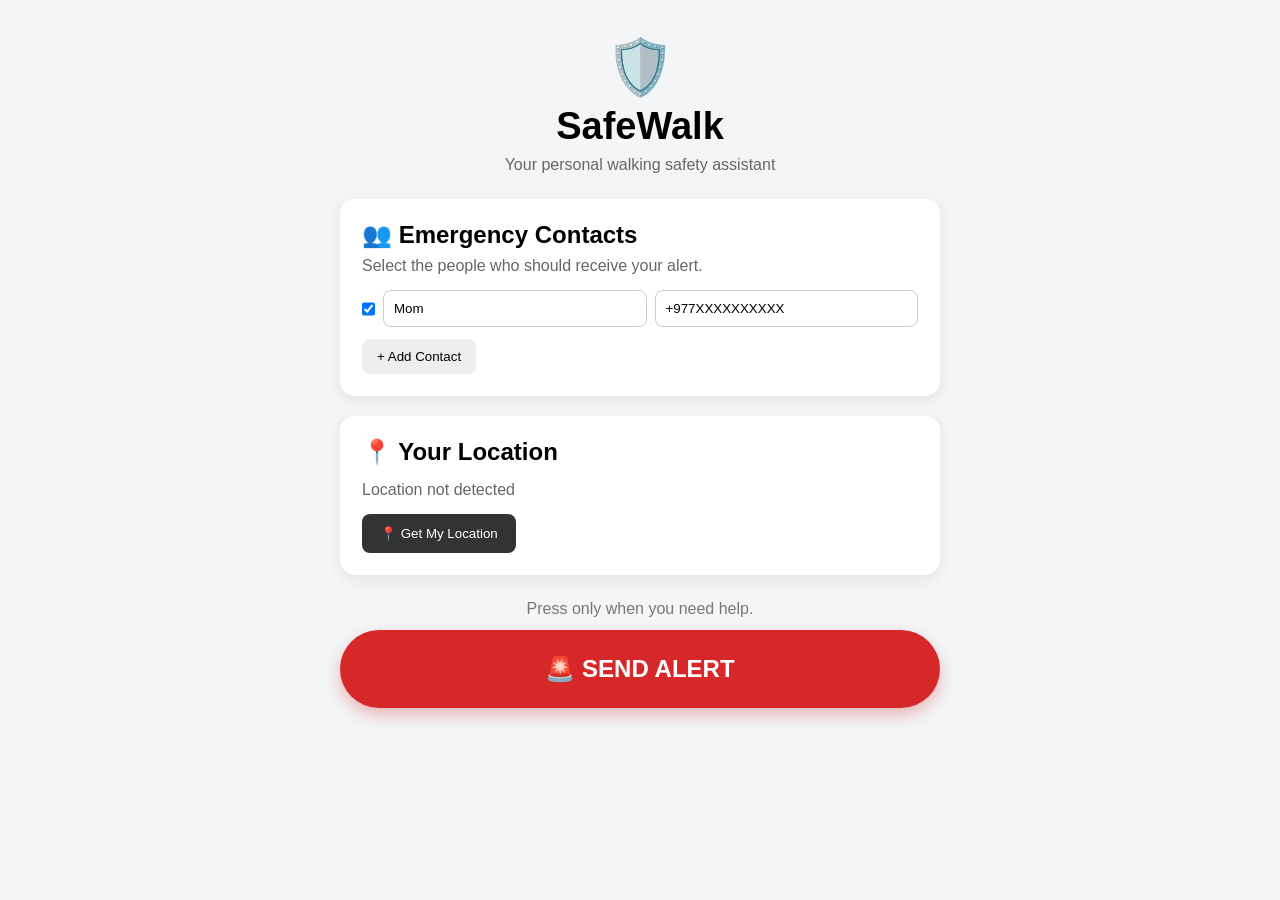
==== index.html @ e2638f9b "initial commit" ====
<!DOCTYPE html>
<html lang="en">

<head>
    <meta charset="UTF-8">
    <meta name="viewport" content="width=device-width, initial-scale=1.0">

    <title>SafeWalk</title>

    <link rel="stylesheet" href="style.css">
</head>

<body>

    <div class="container">

        <div class="logo">
            🛡️
        </div>

        <h1>SafeWalk</h1>

        <p class="subtitle">
            Your personal walking safety assistant
        </p>


        <!-- Emergency Contacts -->

        <div class="card">

            <h2>👥 Emergency Contacts</h2>

            <p class="small-text">
                Select the people who should receive your alert.
            </p>

            <div id="contacts">

                <div class="contact">
                    <input type="checkbox" checked>
                    <input
                        type="text"
                        class="contact-name"
                        value="Mom"
                        placeholder="Name"
                    >
                    <input
                        type="tel"
                        class="contact-number"
                        value="+977XXXXXXXXXX"
                        placeholder="Phone number"
                    >
                </div>

            </div>

            <button class="add-btn" onclick="addContact()">
                + Add Contact
            </button>

        </div>


        <!-- Location -->

        <div class="card">

            <h2>📍 Your Location</h2>

            <p id="locationStatus">
                Location not detected
            </p>

            <button class="location-btn" onclick="getLocation()">
                📍 Get My Location
            </button>

        </div>


        <!-- Alert -->

        <div class="alert-section">

            <p class="warning">
                Press only when you need help.
            </p>

            <button
                id="alertButton"
                class="alert-btn"
                onclick="startAlert()"
            >
                🚨 SEND ALERT
            </button>

        </div>


        <!-- Countdown -->

        <div id="countdownBox" class="countdown-box hidden">

            <h2>Alert will be sent in</h2>

            <div id="countdown">
                5
            </div>

            <button
                class="cancel-btn"
                onclick="cancelAlert()"
            >
                CANCEL
            </button>

        </div>


        <!-- Status -->

        <div id="status" class="status">
        </div>

    </div>


    <script src="script.js"></script>

</body>

</html>
---- style.css ----
* {
    box-sizing: border-box;
    margin: 0;
    padding: 0;
    font-family: Arial, sans-serif;
}

body {
    background: #f3f5f7;
    min-height: 100vh;
    padding: 25px;
}

.container {
    max-width: 600px;
    margin: auto;
}


/* Header */

.logo {
    font-size: 55px;
    text-align: center;
    margin-top: 10px;
}

h1 {
    text-align: center;
    font-size: 38px;
    margin-top: 5px;
}

.subtitle {
    text-align: center;
    color: #666;
    margin: 8px 0 25px;
}


/* Cards */

.card {
    background: white;
    padding: 22px;
    border-radius: 15px;
    margin-bottom: 20px;
    box-shadow: 0 4px 15px rgba(0,0,0,0.08);
}

.card h2 {
    margin-bottom: 8px;
}

.small-text {
    color: #666;
    margin-bottom: 15px;
}


/* Contacts */

.contact {
    display: flex;
    gap: 8px;
    margin-bottom: 12px;
    align-items: center;
}

.contact input[type="checkbox"] {
    width: 20px;
    height: 20px;
}

.contact-name,
.contact-number {
    padding: 10px;
    border: 1px solid #ccc;
    border-radius: 8px;
    width: 100%;
}

.add-btn {
    border: none;
    background: #eee;
    padding: 10px 15px;
    border-radius: 8px;
    cursor: pointer;
}


/* Location */

#locationStatus {
    margin: 15px 0;
    color: #666;
}

.location-btn {
    padding: 12px 18px;
    border: none;
    border-radius: 8px;
    background: #333;
    color: white;
    cursor: pointer;
}


/* Alert */

.alert-section {
    text-align: center;
    margin-top: 25px;
}

.warning {
    color: #777;
    margin-bottom: 12px;
}

.alert-btn {
    width: 100%;
    padding: 25px;
    border: none;
    border-radius: 50px;
    background: #d62828;
    color: white;
    font-size: 24px;
    font-weight: bold;
    cursor: pointer;
    box-shadow: 0 7px 15px rgba(214,40,40,0.3);
}

.alert-btn:hover {
    background: #b71c1c;
}


/* Countdown */

.countdown-box {
    background: white;
    text-align: center;
    padding: 25px;
    margin-top: 25px;
    border-radius: 15px;
}

.countdown-box h2 {
    margin-bottom: 10px;
}

#countdown {
    font-size: 70px;
    font-weight: bold;
    margin: 10px;
}

.cancel-btn {
    padding: 12px 30px;
    border: none;
    border-radius: 8px;
    background: #555;
    color: white;
    cursor: pointer;
}


/* Status */

.status {
    text-align: center;
    margin-top: 20px;
    font-weight: bold;
}

.hidden {
    display: none;
}
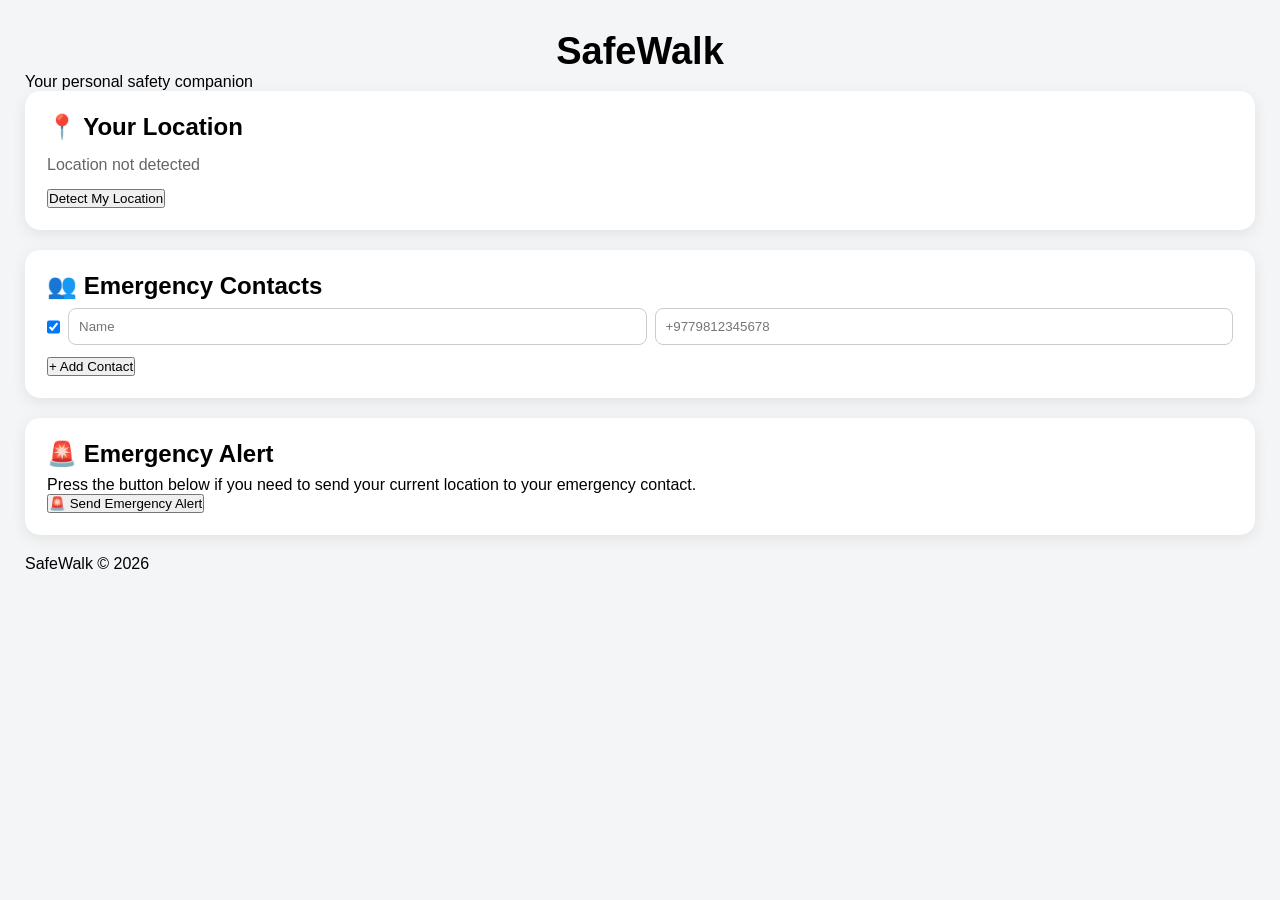
==== commit a4c841ab: "changed index.html" ====
--- a/index.html
+++ b/index.html
@@ -1,6 +1,5 @@
 <!DOCTYPE html>
 <html lang="en">
-
 <head>
     <meta charset="UTF-8">
     <meta name="viewport" content="width=device-width, initial-scale=1.0">
@@ -12,59 +11,18 @@
 
 <body>
 
-    <div class="container">
-
-        <div class="logo">
-            🛡️
-        </div>
-
+    <!-- HEADER -->
+    <header>
         <h1>SafeWalk</h1>
-
-        <p class="subtitle">
-            Your personal walking safety assistant
-        </p>
+        <p>Your personal safety companion</p>
+    </header>
 
 
-        <!-- Emergency Contacts -->
+    <!-- MAIN CONTENT -->
+    <main>
 
-        <div class="card">
-
-            <h2>👥 Emergency Contacts</h2>
-
-            <p class="small-text">
-                Select the people who should receive your alert.
-            </p>
-
-            <div id="contacts">
-
-                <div class="contact">
-                    <input type="checkbox" checked>
-                    <input
-                        type="text"
-                        class="contact-name"
-                        value="Mom"
-                        placeholder="Name"
-                    >
-                    <input
-                        type="tel"
-                        class="contact-number"
-                        value="+977XXXXXXXXXX"
-                        placeholder="Phone number"
-                    >
-                </div>
-
-            </div>
-
-            <button class="add-btn" onclick="addContact()">
-                + Add Contact
-            </button>
-
-        </div>
-
-
-        <!-- Location -->
-
-        <div class="card">
+        <!-- LOCATION SECTION -->
+        <section class="card">
 
             <h2>📍 Your Location</h2>
 
@@ -72,62 +30,115 @@
                 Location not detected
             </p>
 
-            <button class="location-btn" onclick="getLocation()">
-                📍 Get My Location
+            <button onclick="getLocation()">
+                Detect My Location
             </button>
 
-        </div>
+        </section>
 
 
-        <!-- Alert -->
+        <!-- EMERGENCY CONTACTS -->
+        <section class="card">
 
-        <div class="alert-section">
+            <h2>👥 Emergency Contacts</h2>
 
-            <p class="warning">
-                Press only when you need help.
+            <div id="contacts">
+
+                <!-- DEFAULT CONTACT -->
+                <div class="contact">
+
+                    <input
+                        type="checkbox"
+                        checked
+                        aria-label="Select contact"
+                    >
+
+                    <input
+                        type="text"
+                        class="contact-name"
+                        placeholder="Name"
+                    >
+
+                    <input
+                        type="tel"
+                        class="contact-number"
+                        placeholder="+9779812345678"
+                    >
+
+                </div>
+
+            </div>
+
+
+            <button
+                type="button"
+                onclick="addContact()"
+            >
+                + Add Contact
+            </button>
+
+        </section>
+
+
+        <!-- ALERT SECTION -->
+        <section class="card alert-card">
+
+            <h2>🚨 Emergency Alert</h2>
+
+            <p>
+                Press the button below if you need to send
+                your current location to your emergency contact.
             </p>
 
+
+            <!-- START ALERT -->
             <button
-                id="alertButton"
-                class="alert-btn"
+                type="button"
+                class="alert-button"
                 onclick="startAlert()"
             >
-                🚨 SEND ALERT
+                🚨 Send Emergency Alert
             </button>
 
-        </div>
+
+            <!-- COUNTDOWN -->
+            <div
+                id="countdownBox"
+                class="hidden"
+            >
+
+                <h3>Alert will be sent in:</h3>
+
+                <div id="countdown">
+                    5
+                </div>
+
+                <button
+                    type="button"
+                    onclick="cancelAlert()"
+                >
+                    Cancel Alert
+                </button>
+
+            </div>
 
 
-        <!-- Countdown -->
+            <!-- STATUS -->
+            <p id="status"></p>
 
-        <div id="countdownBox" class="countdown-box hidden">
+        </section>
 
-            <h2>Alert will be sent in</h2>
-
-            <div id="countdown">
-                5
-            </div>
-
-            <button
-                class="cancel-btn"
-                onclick="cancelAlert()"
-            >
-                CANCEL
-            </button>
-
-        </div>
+    </main>
 
 
-        <!-- Status -->
-
-        <div id="status" class="status">
-        </div>
-
-    </div>
+    <!-- FOOTER -->
+    <footer>
+        <p>SafeWalk © 2026</p>
+    </footer>
 
 
+    <!-- JAVASCRIPT -->
     <script src="script.js"></script>
 
 </body>
-
 </html>
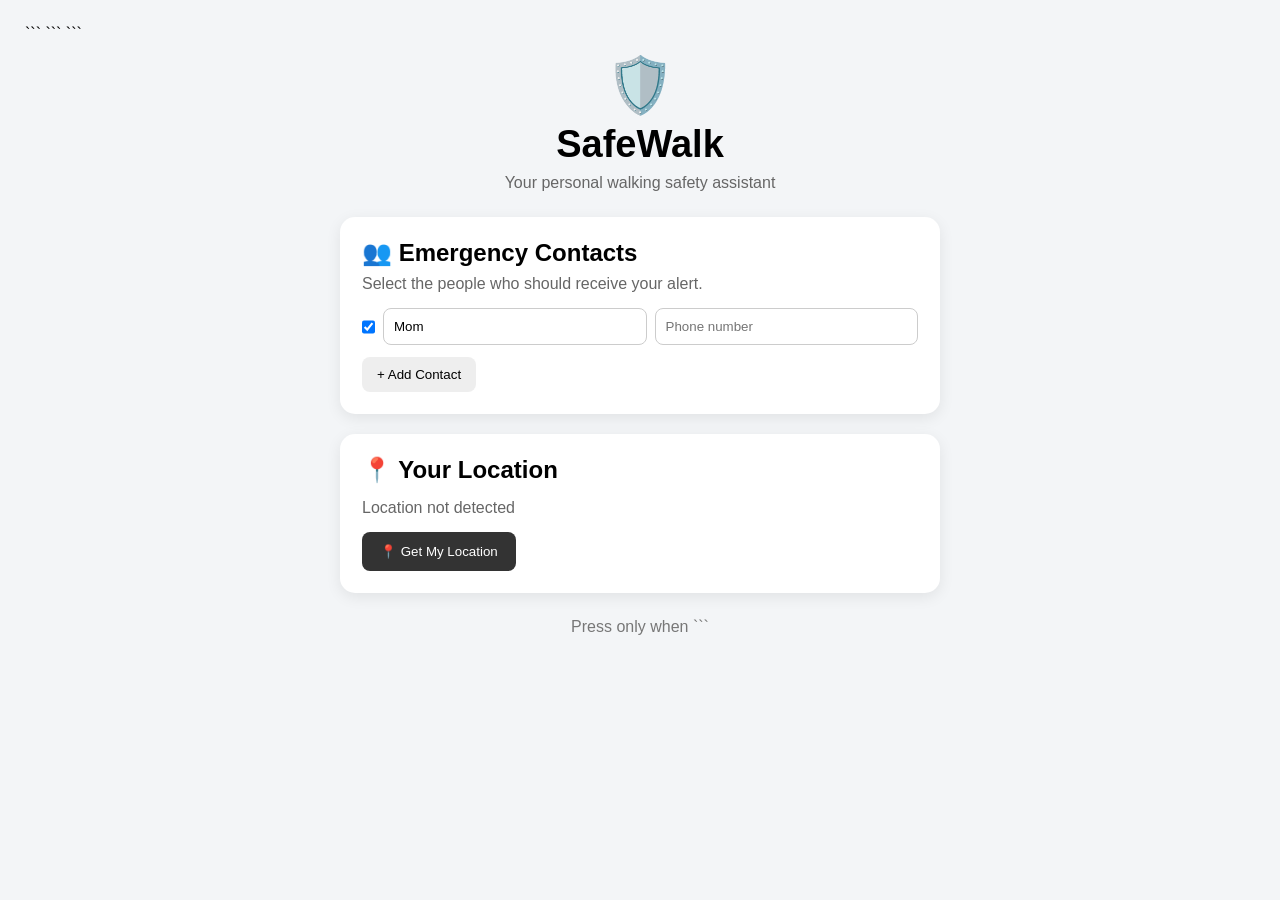
==== commit d242b0eb: "made changes in all" ====
--- a/index.html
+++ b/index.html
@@ -1,144 +1,113 @@
 <!DOCTYPE html>
+
 <html lang="en">
+
 <head>
     <meta charset="UTF-8">
     <meta name="viewport" content="width=device-width, initial-scale=1.0">
 
-    <title>SafeWalk</title>
+```
+<title>SafeWalk</title>
 
-    <link rel="stylesheet" href="style.css">
+<link rel="stylesheet" href="style.css">
+```
+
 </head>
 
 <body>
 
-    <!-- HEADER -->
-    <header>
-        <h1>SafeWalk</h1>
-        <p>Your personal safety companion</p>
-    </header>
+```
+<div class="container">
+
+    <!-- LOGO -->
+
+    <div class="logo">
+        🛡️
+    </div>
+
+    <h1>SafeWalk</h1>
+
+    <p class="subtitle">
+        Your personal walking safety assistant
+    </p>
 
 
-    <!-- MAIN CONTENT -->
-    <main>
+    <!-- =========================
+         EMERGENCY CONTACTS
+    ========================== -->
 
-        <!-- LOCATION SECTION -->
-        <section class="card">
+    <div class="card">
 
-            <h2>📍 Your Location</h2>
+        <h2>👥 Emergency Contacts</h2>
 
-            <p id="locationStatus">
-                Location not detected
-            </p>
+        <p class="small-text">
+            Select the people who should receive your alert.
+        </p>
 
-            <button onclick="getLocation()">
-                Detect My Location
-            </button>
+        <div id="contacts">
 
-        </section>
+            <div class="contact">
 
+                <input
+                    type="checkbox"
+                    checked
+                >
 
-        <!-- EMERGENCY CONTACTS -->
-        <section class="card">
+                <input
+                    type="text"
+                    class="contact-name"
+                    value="Mom"
+                    placeholder="Name"
+                >
 
-            <h2>👥 Emergency Contacts</h2>
-
-            <div id="contacts">
-
-                <!-- DEFAULT CONTACT -->
-                <div class="contact">
-
-                    <input
-                        type="checkbox"
-                        checked
-                        aria-label="Select contact"
-                    >
-
-                    <input
-                        type="text"
-                        class="contact-name"
-                        placeholder="Name"
-                    >
-
-                    <input
-                        type="tel"
-                        class="contact-number"
-                        placeholder="+9779812345678"
-                    >
-
-                </div>
+                <input
+                    type="tel"
+                    class="contact-number"
+                    placeholder="Phone number"
+                >
 
             </div>
 
+        </div>
 
-            <button
-                type="button"
-                onclick="addContact()"
-            >
-                + Add Contact
-            </button>
+        <button
+            class="add-btn"
+            onclick="addContact()"
+        >
+            + Add Contact
+        </button>
 
-        </section>
+    </div>
 
 
-        <!-- ALERT SECTION -->
-        <section class="card alert-card">
+    <!-- =========================
+         LOCATION
+    ========================== -->
 
-            <h2>🚨 Emergency Alert</h2>
+    <div class="card">
 
-            <p>
-                Press the button below if you need to send
-                your current location to your emergency contact.
-            </p>
+        <h2>📍 Your Location</h2>
+
+        <p id="locationStatus">
+            Location not detected
+        </p>
+
+        <button
+            class="location-btn"
+            onclick="getLocation()"
+        >
+            📍 Get My Location
+        </button>
+
+    </div>
 
 
-            <!-- START ALERT -->
-            <button
-                type="button"
-                class="alert-button"
-                onclick="startAlert()"
-            >
-                🚨 Send Emergency Alert
-            </button>
+    <!-- =========================
+         ALERT
+    ========================== -->
 
+    <div class="alert-section">
 
-            <!-- COUNTDOWN -->
-            <div
-                id="countdownBox"
-                class="hidden"
-            >
-
-                <h3>Alert will be sent in:</h3>
-
-                <div id="countdown">
-                    5
-                </div>
-
-                <button
-                    type="button"
-                    onclick="cancelAlert()"
-                >
-                    Cancel Alert
-                </button>
-
-            </div>
-
-
-            <!-- STATUS -->
-            <p id="status"></p>
-
-        </section>
-
-    </main>
-
-
-    <!-- FOOTER -->
-    <footer>
-        <p>SafeWalk © 2026</p>
-    </footer>
-
-
-    <!-- JAVASCRIPT -->
-    <script src="script.js"></script>
-
-</body>
-</html>+        <p class="warning">
+            Press only when
+```
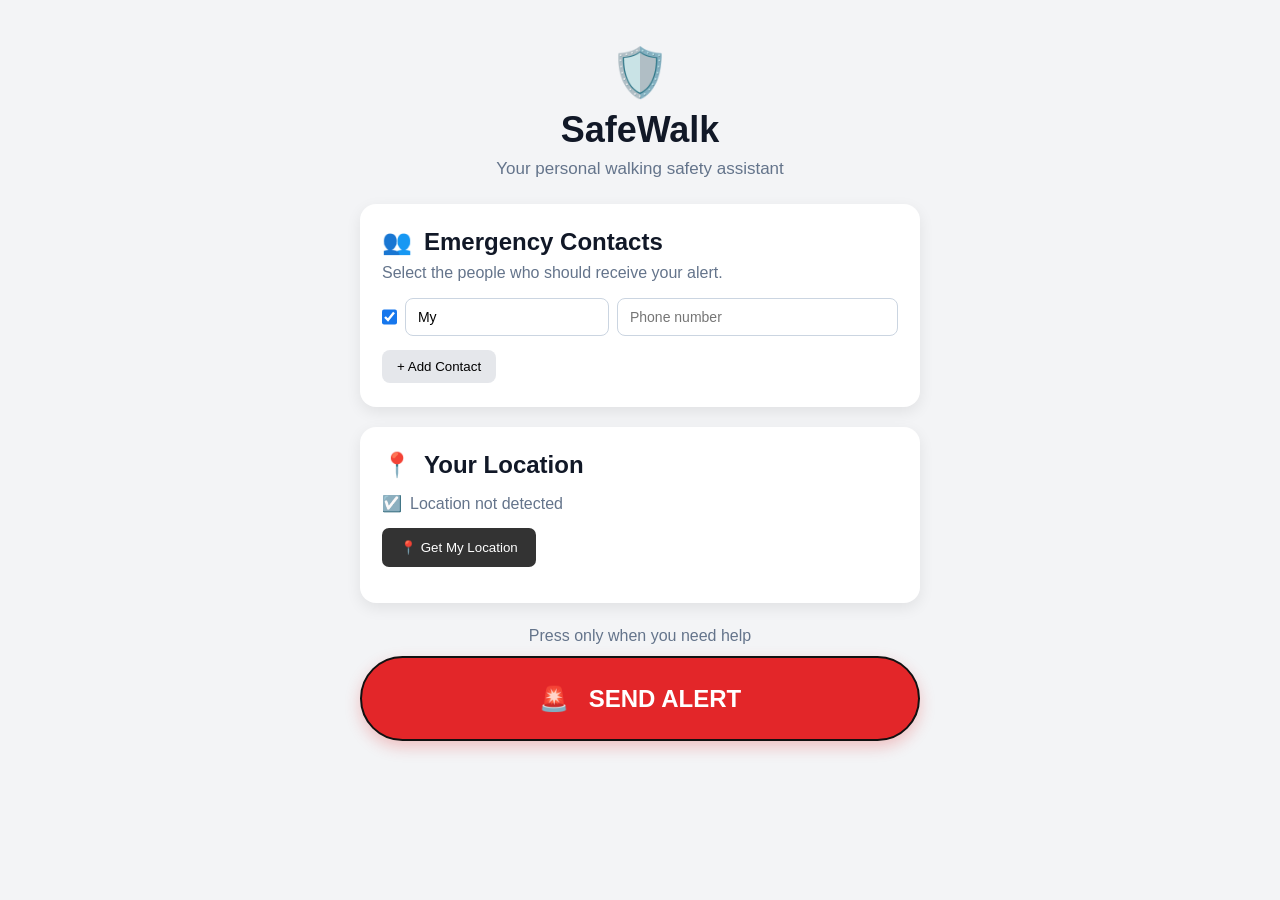
==== commit b5721c3e: "added indexfile" ====
--- a/index.html
+++ b/index.html
@@ -1,52 +1,570 @@
 <!DOCTYPE html>
-
 <html lang="en">
 
 <head>
     <meta charset="UTF-8">
     <meta name="viewport" content="width=device-width, initial-scale=1.0">
 
-```
-<title>SafeWalk</title>
-
-<link rel="stylesheet" href="style.css">
-```
+    <title>SafeWalk</title>
+
+    <style>
+
+        * {
+            box-sizing: border-box;
+            margin: 0;
+            padding: 0;
+        }
+
+        body {
+            font-family: Arial, Helvetica, sans-serif;
+            background: #f3f4f6;
+            color: #111827;
+            min-height: 100vh;
+        }
+
+
+        /* =========================
+           MAIN PAGE
+        ========================= */
+
+        .container {
+            width: 100%;
+            max-width: 600px;
+            margin: auto;
+            padding: 45px 20px 60px;
+        }
+
+
+        .header {
+            text-align: center;
+            margin-bottom: 25px;
+        }
+
+
+        .shield {
+            font-size: 48px;
+            margin-bottom: 8px;
+        }
+
+
+        .header h1 {
+            font-size: 36px;
+            margin-bottom: 8px;
+        }
+
+
+        .header p {
+            font-size: 17px;
+            color: #64748b;
+        }
+
+
+        /* =========================
+           CARDS
+        ========================= */
+
+        .card {
+            background: white;
+            border-radius: 16px;
+            padding: 24px 22px;
+            margin-bottom: 20px;
+
+            box-shadow: 0 5px 15px rgba(0,0,0,0.08);
+        }
+
+
+        .card-title {
+            display: flex;
+            align-items: center;
+            gap: 12px;
+
+            font-size: 24px;
+            font-weight: 700;
+
+            margin-bottom: 8px;
+        }
+
+
+        .description {
+            color: #64748b;
+            font-size: 16px;
+            margin-bottom: 16px;
+        }
+
+
+        /* =========================
+           CONTACTS
+        ========================= */
+
+        .contact-row {
+            display: flex;
+            align-items: center;
+            gap: 8px;
+            margin-bottom: 12px;
+        }
+
+
+        .contact-row input[type="checkbox"] {
+            width: 16px;
+            height: 16px;
+            accent-color: #1677ed;
+        }
+
+
+        .contact-row input[type="text"],
+        .contact-row input[type="tel"] {
+
+            height: 38px;
+
+            border: 1px solid #cbd5e1;
+
+            border-radius: 8px;
+
+            padding: 0 12px;
+
+            font-size: 14px;
+
+            outline: none;
+        }
+
+
+        .contact-name {
+            width: 42%;
+        }
+
+
+        .contact-number {
+            width: 58%;
+        }
+
+
+        .add-contact {
+
+            background: #e5e7eb;
+
+            border: none;
+
+            border-radius: 8px;
+
+            padding: 9px 15px;
+
+            cursor: pointer;
+
+            margin-top: 2px;
+        }
+
+
+        /* =========================
+           LOCATION
+        ========================= */
+
+        .location-status {
+
+            display: flex;
+            align-items: center;
+
+            gap: 8px;
+
+            color: #64748b;
+
+            margin: 15px 0;
+        }
+
+
+        .location-button {
+
+            background: #333;
+
+            color: white;
+
+            border: none;
+
+            border-radius: 7px;
+
+            padding: 12px 18px;
+
+            cursor: pointer;
+        }
+
+
+        #coordinates {
+
+            margin-top: 12px;
+
+            color: #64748b;
+
+            font-size: 14px;
+        }
+
+
+        /* =========================
+           ALERT BUTTON
+        ========================= */
+
+        .alert-section {
+
+            text-align: center;
+
+            margin-top: 24px;
+        }
+
+
+        .warning-text {
+
+            color: #64748b;
+
+            font-size: 16px;
+
+            margin-bottom: 11px;
+        }
+
+
+        .alert-button {
+
+            width: 100%;
+
+            height: 85px;
+
+            background: #e32629;
+
+            color: white;
+
+            border: 2px solid #111;
+
+            border-radius: 45px;
+
+            font-size: 24px;
+
+            font-weight: 700;
+
+            cursor: pointer;
+
+            box-shadow: 0 6px 15px rgba(227,38,41,0.25);
+
+            transition: 0.2s;
+        }
+
+
+        .alert-button:hover {
+
+            background: #c91e21;
+
+            transform: translateY(-1px);
+        }
+
+
+        /* =========================
+           DANGER PAGE
+        ========================= */
+
+        #dangerPage {
+
+            display: none;
+
+            min-height: 100vh;
+
+            background: #f3f4f6;
+
+            padding: 50px 20px;
+        }
+
+
+        .danger-container {
+
+            max-width: 600px;
+
+            margin: auto;
+
+            text-align: center;
+        }
+
+
+        .danger-icon {
+
+            width: 90px;
+            height: 90px;
+
+            background: #e32629;
+
+            border-radius: 50%;
+
+            margin: 0 auto 20px;
+
+            display: flex;
+
+            align-items: center;
+
+            justify-content: center;
+
+            font-size: 45px;
+
+            animation: pulse 1.5s infinite;
+        }
+
+
+        @keyframes pulse {
+
+            0% {
+                box-shadow: 0 0 0 0 rgba(227,38,41,0.5);
+            }
+
+            70% {
+                box-shadow: 0 0 0 20px rgba(227,38,41,0);
+            }
+
+            100% {
+                box-shadow: 0 0 0 0 rgba(227,38,41,0);
+            }
+        }
+
+
+        .danger-title {
+
+            font-size: 36px;
+
+            font-weight: 700;
+
+            color: #d71920;
+
+            margin-bottom: 10px;
+        }
+
+
+        .danger-subtitle {
+
+            color: #64748b;
+
+            font-size: 17px;
+
+            margin-bottom: 30px;
+        }
+
+
+        /* =========================
+           SENT CARDS
+        ========================= */
+
+        .sent-card {
+
+            background: white;
+
+            border-radius: 16px;
+
+            padding: 22px;
+
+            margin-bottom: 15px;
+
+            text-align: left;
+
+            box-shadow: 0 5px 15px rgba(0,0,0,0.08);
+        }
+
+
+        .sent-row {
+
+            display: flex;
+
+            align-items: center;
+
+            gap: 15px;
+        }
+
+
+        .sent-icon {
+
+            width: 45px;
+
+            height: 45px;
+
+            border-radius: 50%;
+
+            display: flex;
+
+            align-items: center;
+
+            justify-content: center;
+
+            font-size: 22px;
+
+            background: #dcfce7;
+        }
+
+
+        .sent-info h3 {
+
+            font-size: 17px;
+
+            margin-bottom: 5px;
+        }
+
+
+        .sent-info p {
+
+            color: #64748b;
+
+            font-size: 14px;
+        }
+
+
+        .green {
+
+            color: #16a34a;
+
+            font-weight: 600;
+        }
+
+
+        /* =========================
+           CONTACT BOX
+        ========================= */
+
+        .contact-box {
+
+            background: #f8fafc;
+
+            border: 1px solid #e2e8f0;
+
+            border-radius: 10px;
+
+            padding: 15px;
+
+            margin-top: 15px;
+        }
+
+
+        .contact-box strong {
+
+            display: block;
+
+            margin-bottom: 5px;
+        }
+
+
+        /* =========================
+           LOCATION LINK
+        ========================= */
+
+        .map-button {
+
+            display: block;
+
+            width: 100%;
+
+            padding: 13px;
+
+            margin-top: 15px;
+
+            background: #2563eb;
+
+            color: white;
+
+            text-decoration: none;
+
+            text-align: center;
+
+            border-radius: 8px;
+
+            font-weight: 600;
+        }
+
+
+        /* =========================
+           BACK BUTTON
+        ========================= */
+
+        .back-button {
+
+            margin-top: 20px;
+
+            background: #333;
+
+            color: white;
+
+            border: none;
+
+            padding: 12px 25px;
+
+            border-radius: 8px;
+
+            cursor: pointer;
+
+            font-size: 15px;
+        }
+
+
+        @media(max-width:600px) {
+
+            .contact-row {
+                flex-wrap: wrap;
+            }
+
+            .header h1 {
+                font-size: 30px;
+            }
+
+            .alert-button {
+                height: 75px;
+                font-size: 20px;
+            }
+
+            .danger-title {
+                font-size: 30px;
+            }
+        }
+
+    </style>
 
 </head>
 
+
 <body>
 
-```
-<div class="container">
-
-    <!-- LOGO -->
-
-    <div class="logo">
-        🛡️
-    </div>
-
-    <h1>SafeWalk</h1>
-
-    <p class="subtitle">
-        Your personal walking safety assistant
-    </p>
-
-
-    <!-- =========================
-         EMERGENCY CONTACTS
-    ========================== -->
-
-    <div class="card">
-
-        <h2>👥 Emergency Contacts</h2>
-
-        <p class="small-text">
-            Select the people who should receive your alert.
-        </p>
-
-        <div id="contacts">
-
-            <div class="contact">
+
+<!-- =====================================================
+     FIRST PAGE
+===================================================== -->
+
+<div id="mainPage">
+
+    <div class="container">
+
+
+        <!-- HEADER -->
+
+        <header class="header">
+
+            <div class="shield">
+                🛡️
+            </div>
+
+            <h1>SafeWalk</h1>
+
+            <p>
+                Your personal walking safety assistant
+            </p>
+
+        </header>
+
+
+        <!-- EMERGENCY CONTACTS -->
+
+        <section class="card">
+
+            <div class="card-title">
+
+                <span>👥</span>
+
+                <span>Emergency Contacts</span>
+
+            </div>
+
+
+            <p class="description">
+                Select the people who should receive your alert.
+            </p>
+
+
+            <div class="contact-row">
 
                 <input
                     type="checkbox"
@@ -56,58 +574,557 @@
                 <input
                     type="text"
                     class="contact-name"
-                    value="Mom"
+                    value="My"
                     placeholder="Name"
                 >
 
                 <input
                     type="tel"
                     class="contact-number"
+                    value=""
                     placeholder="Phone number"
                 >
 
             </div>
 
+
+            <div id="contacts"></div>
+
+
+            <button
+                class="add-contact"
+                onclick="addContact()"
+            >
+                + Add Contact
+            </button>
+
+        </section>
+
+
+
+        <!-- LOCATION -->
+
+        <section class="card">
+
+            <div class="card-title">
+
+                <span>📍</span>
+
+                <span>Your Location</span>
+
+            </div>
+
+
+            <div class="location-status">
+
+                <span>☑️</span>
+
+                <span id="locationText">
+                    Location not detected
+                </span>
+
+            </div>
+
+
+            <button
+                class="location-button"
+                onclick="getLocation()"
+            >
+                📍 Get My Location
+            </button>
+
+
+            <p id="coordinates"></p>
+
+        </section>
+
+
+
+        <!-- SEND ALERT -->
+
+        <div class="alert-section">
+
+            <p class="warning-text">
+                Press only when you need help
+            </p>
+
+
+            <button
+                class="alert-button"
+                onclick="sendAlert()"
+            >
+                🚨 &nbsp; SEND ALERT
+            </button>
+
         </div>
 
+    </div>
+
+</div>
+
+
+
+<!-- =====================================================
+     DANGER PAGE
+===================================================== -->
+
+<div id="dangerPage">
+
+    <div class="danger-container">
+
+
+        <!-- DANGER ICON -->
+
+        <div class="danger-icon">
+            🚨
+        </div>
+
+
+        <h1 class="danger-title">
+            I'M IN DANGER
+        </h1>
+
+
+        <p class="danger-subtitle">
+            Your emergency alert has been sent.
+        </p>
+
+
+
+        <!-- MESSAGE SENT -->
+
+        <div class="sent-card">
+
+            <div class="sent-row">
+
+                <div class="sent-icon">
+                    💬
+                </div>
+
+                <div class="sent-info">
+
+                    <h3>
+                        Emergency message sent
+                    </h3>
+
+                    <p>
+                        <span class="green">✓ Sent successfully</span>
+                    </p>
+
+                </div>
+
+            </div>
+
+
+            <div class="contact-box">
+
+                <strong>
+                    Alert sent to:
+                </strong>
+
+                <span id="sentContact">
+                    Emergency Contact
+                </span>
+
+            </div>
+
+        </div>
+
+
+
+        <!-- LOCATION SENT -->
+
+        <div class="sent-card">
+
+            <div class="sent-row">
+
+                <div class="sent-icon">
+                    📍
+                </div>
+
+                <div class="sent-info">
+
+                    <h3>
+                        Live location sent
+                    </h3>
+
+                    <p>
+                        <span class="green">
+                            ✓ Location shared successfully
+                        </span>
+                    </p>
+
+                </div>
+
+            </div>
+
+
+            <div class="contact-box">
+
+                <strong>
+                    Current location
+                </strong>
+
+                <span id="sentLocation">
+                    Getting your location...
+                </span>
+
+
+                <a
+                    id="mapLink"
+                    class="map-button"
+                    href="#"
+                    target="_blank"
+                >
+                    🗺️ View My Location
+                </a>
+
+            </div>
+
+        </div>
+
+
+
+        <!-- STATUS -->
+
+        <div class="sent-card">
+
+            <div class="sent-row">
+
+                <div class="sent-icon">
+                    🛡️
+                </div>
+
+                <div class="sent-info">
+
+                    <h3>
+                        SafeWalk Alert Active
+                    </h3>
+
+                    <p>
+                        Your emergency contact has been notified.
+                    </p>
+
+                </div>
+
+            </div>
+
+        </div>
+
+
+
         <button
-            class="add-btn"
-            onclick="addContact()"
+            class="back-button"
+            onclick="goBack()"
         >
-            + Add Contact
+            ← Back to SafeWalk
         </button>
 
     </div>
 
-
-    <!-- =========================
-         LOCATION
-    ========================== -->
-
-    <div class="card">
-
-        <h2>📍 Your Location</h2>
-
-        <p id="locationStatus">
-            Location not detected
-        </p>
-
-        <button
-            class="location-btn"
-            onclick="getLocation()"
+</div>
+
+
+
+<script>
+
+
+/* =====================================================
+   VARIABLES
+===================================================== */
+
+let latitude = null;
+let longitude = null;
+
+
+
+/* =====================================================
+   ADD CONTACT
+===================================================== */
+
+function addContact() {
+
+    const contacts =
+        document.getElementById("contacts");
+
+
+    const row =
+        document.createElement("div");
+
+
+    row.className = "contact-row";
+
+
+    row.innerHTML = `
+
+        <input
+            type="checkbox"
+            checked
         >
-            📍 Get My Location
-        </button>
-
-    </div>
-
-
-    <!-- =========================
-         ALERT
-    ========================== -->
-
-    <div class="alert-section">
-
-        <p class="warning">
-            Press only when
-```
+
+        <input
+            type="text"
+            class="contact-name"
+            placeholder="Name"
+        >
+
+        <input
+            type="tel"
+            class="contact-number"
+            placeholder="Phone number"
+        >
+
+    `;
+
+
+    contacts.appendChild(row);
+}
+
+
+
+/* =====================================================
+   GET LOCATION
+===================================================== */
+
+function getLocation() {
+
+    const locationText =
+        document.getElementById("locationText");
+
+
+    const coordinates =
+        document.getElementById("coordinates");
+
+
+    if (!navigator.geolocation) {
+
+        locationText.textContent =
+            "Location is not supported.";
+
+        return;
+    }
+
+
+    locationText.textContent =
+        "Detecting location...";
+
+
+    navigator.geolocation.getCurrentPosition(
+
+        function(position) {
+
+            latitude =
+                position.coords.latitude;
+
+
+            longitude =
+                position.coords.longitude;
+
+
+            locationText.textContent =
+                "Location detected";
+
+
+            coordinates.textContent =
+                "Latitude: " +
+                latitude.toFixed(6) +
+                " | Longitude: " +
+                longitude.toFixed(6);
+
+        },
+
+
+        function(error) {
+
+            locationText.textContent =
+                "Unable to get location.";
+
+        }
+
+    );
+
+}
+
+
+
+/* =====================================================
+   SEND ALERT
+===================================================== */
+
+function sendAlert() {
+
+
+    /* Get selected contact */
+
+    const checkedContacts =
+        document.querySelectorAll(
+            '.contact-row input[type="checkbox"]:checked'
+        );
+
+
+    if (checkedContacts.length === 0) {
+
+        alert(
+            "Please select at least one emergency contact."
+        );
+
+        return;
+    }
+
+
+    /* Get first selected contact */
+
+    const firstContact =
+        checkedContacts[0].parentElement;
+
+
+    const contactName =
+        firstContact
+        .querySelector(".contact-name")
+        .value;
+
+
+    const contactNumber =
+        firstContact
+        .querySelector(".contact-number")
+        .value;
+
+
+    /* Show contact on danger page */
+
+    document.getElementById(
+        "sentContact"
+    ).textContent =
+        contactName +
+        (contactNumber
+            ? " (" + contactNumber + ")"
+            : "");
+
+
+    /* Get location before opening page */
+
+    if (latitude === null) {
+
+        if (navigator.geolocation) {
+
+            navigator.geolocation.getCurrentPosition(
+
+                function(position) {
+
+                    latitude =
+                        position.coords.latitude;
+
+                    longitude =
+                        position.coords.longitude;
+
+                    showDangerPage();
+                },
+
+                function() {
+
+                    showDangerPage();
+                }
+
+            );
+
+        } else {
+
+            showDangerPage();
+        }
+
+    } else {
+
+        showDangerPage();
+    }
+
+}
+
+
+
+/* =====================================================
+   SHOW DANGER PAGE
+===================================================== */
+
+function showDangerPage() {
+
+
+    document.getElementById(
+        "mainPage"
+    ).style.display = "none";
+
+
+    document.getElementById(
+        "dangerPage"
+    ).style.display = "block";
+
+
+    /* Location */
+
+    if (
+        latitude !== null &&
+        longitude !== null
+    ) {
+
+        document.getElementById(
+            "sentLocation"
+        ).textContent =
+
+            latitude.toFixed(6) +
+            ", " +
+            longitude.toFixed(6);
+
+
+        /*
+           Google Maps location
+        */
+
+        const mapURL =
+            "https://www.google.com/maps?q=" +
+            latitude +
+            "," +
+            longitude;
+
+
+        document.getElementById(
+            "mapLink"
+        ).href = mapURL;
+
+    } else {
+
+        document.getElementById(
+            "sentLocation"
+        ).textContent =
+            "Location unavailable";
+
+
+        document.getElementById(
+            "mapLink"
+        ).style.display =
+            "none";
+    }
+
+}
+
+
+
+/* =====================================================
+   GO BACK
+===================================================== */
+
+function goBack() {
+
+    document.getElementById(
+        "dangerPage"
+    ).style.display = "none";
+
+
+    document.getElementById(
+        "mainPage"
+    ).style.display = "block";
+}
+
+</script>
+
+
+</body>
+</html>
